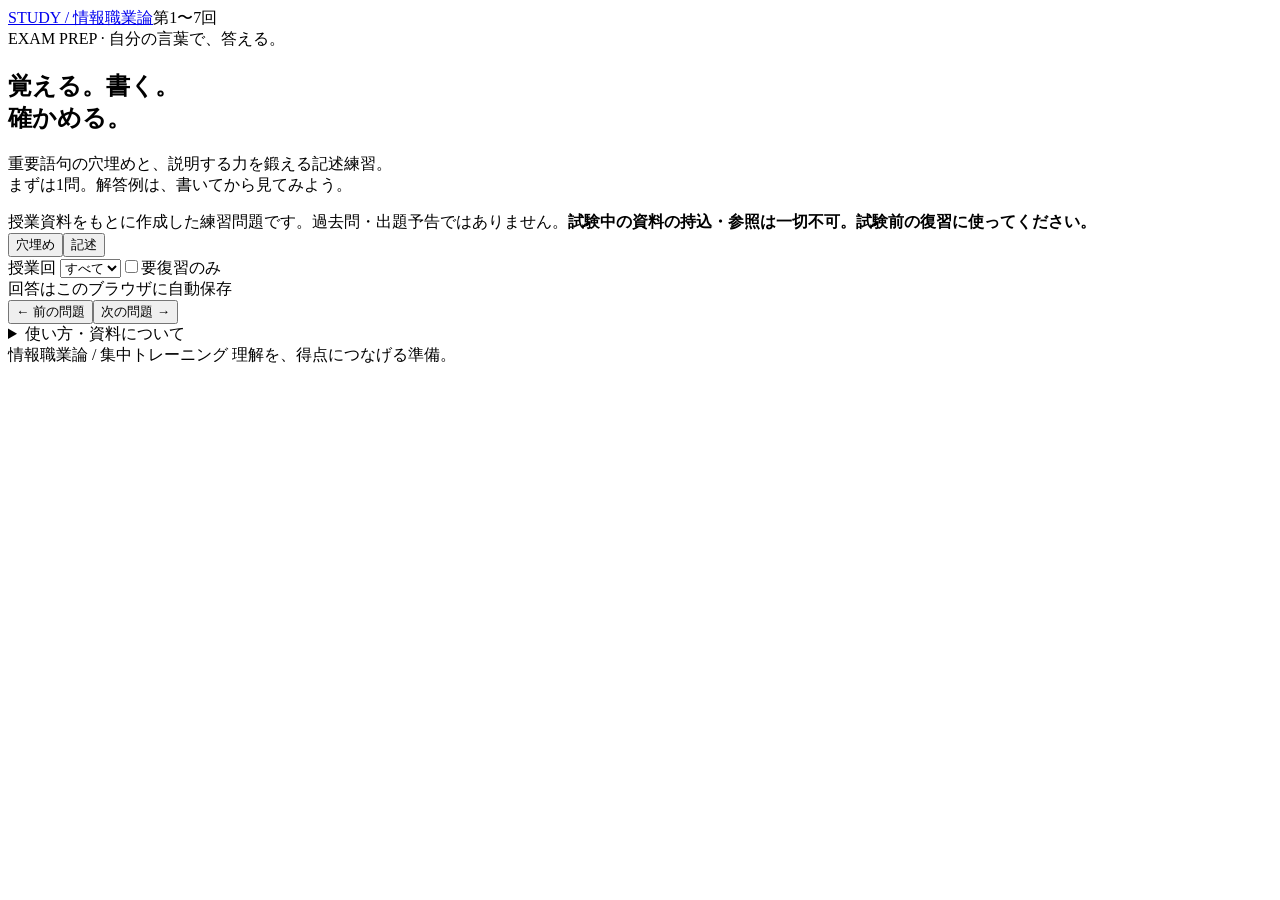
==== index.html @ 3b114588 "Add index.html for study practice app" ====
<!doctype html><html lang="ja"><meta charset="utf-8"><meta name="viewport" content="width=device-width,initial-scale=1"><title>情報職業論｜集中トレーニング</title><link rel="stylesheet" href="style.css"><body><header><a href="#">STUDY / 情報職業論</a><span>第1〜7回</span></header><main><section class="intro"><div class="eyebrow">EXAM PREP · 自分の言葉で、答える。</div><h1>覚える。書く。<br><span>確かめる。</span></h1><p>重要語句の穴埋めと、説明する力を鍛える記述練習。<br>まずは1問。解答例は、書いてから見てみよう。</p></section><aside class="notice">授業資料をもとに作成した練習問題です。過去問・出題予告ではありません。<strong>試験中の資料の持込・参照は一切不可。試験前の復習に使ってください。</strong></aside><section class="workspace"><div class="toolbar"><div class="tabs" role="group" aria-label="問題形式"><button data-mode="blank" class="active">穴埋め <small id="bn"></small></button><button data-mode="essay">記述 <small id="en"></small></button></div><label>授業回 <select id="week"><option value="all">すべて</option><option value="1">第1回</option><option value="2">第2回</option><option value="3">第3回</option><option value="4">第4回</option><option value="5">第5回</option><option value="6">第6回</option><option value="7">第7回</option></select></label><label class="toggle"><input type="checkbox" id="review">要復習のみ</label></div><div class="progress"><span id="progressText"></span><span id="saved">回答はこのブラウザに自動保存</span></div><div class="bar"><div id="bar"></div></div><article id="question"></article><nav><button id="prev" class="secondary">← 前の問題</button><span id="position"></span><button id="next" class="secondary">次の問題 →</button></nav></section><details class="help"><summary>使い方・資料について</summary><p>穴埋めは入力して「答え合わせ」。記述は自分の回答を書き、「解答例と比較」で観点を確かめてください。最後に自己評価をつけると、要復習の問題だけ練習できます。</p><p>出典は共有された情報職業論 第1〜7回の授業PDF。各問題に回とページを記載しています。問題・解答例は学習用に再構成したものです。キーワード一致は論述の正確性を判定する採点ではありません。正式な採点基準・出題形式は未確認です。</p><p>回答と自己評価は端末のブラウザ内に保存され、外部には送信されません。端末間の同期はありません。プライベートブラウズや保存データ削除で消える場合があります。</p><button id="export" class="secondary">記述回答をテキストで保存</button></details><footer>情報職業論 / 集中トレーニング <span>理解を、得点につなげる準備。</span></footer></main><script src="questions.js"></script><script src="app.js"></script></body></html>
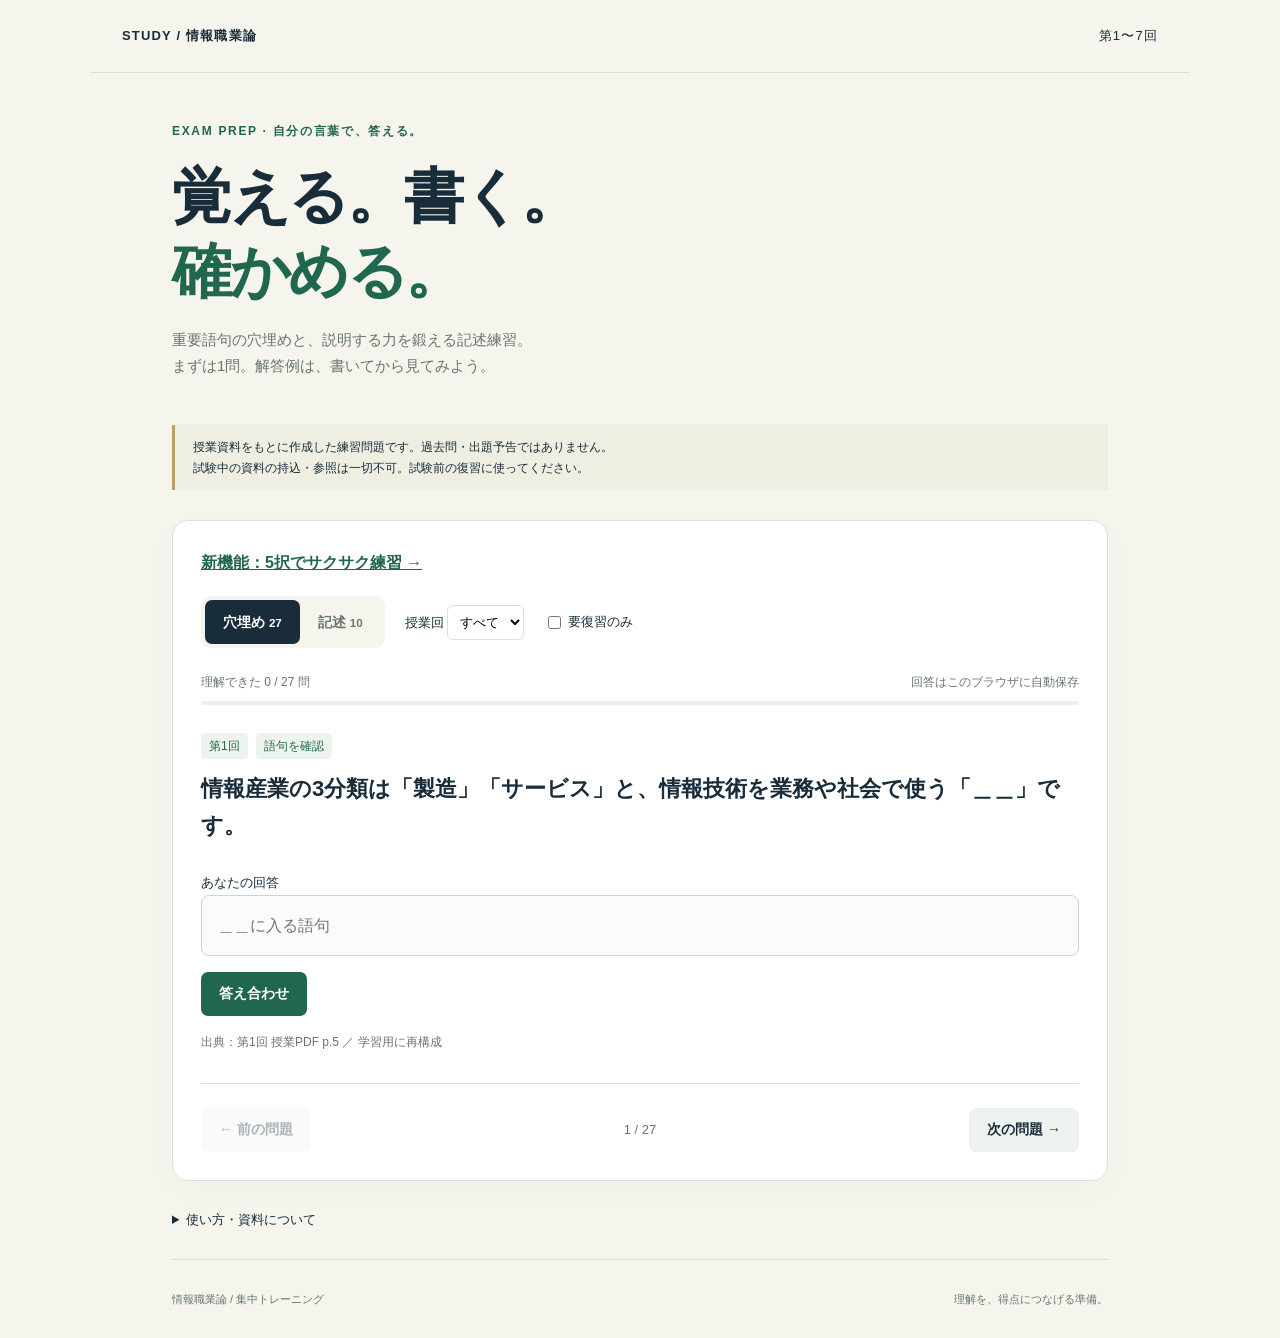
==== commit 0897942f: "Link five-choice practice while preserving written practice" ====
--- a/index.html
+++ b/index.html
@@ -1 +1 @@
-<!doctype html><html lang="ja"><meta charset="utf-8"><meta name="viewport" content="width=device-width,initial-scale=1"><title>情報職業論｜集中トレーニング</title><link rel="stylesheet" href="style.css"><body><header><a href="#">STUDY / 情報職業論</a><span>第1〜7回</span></header><main><section class="intro"><div class="eyebrow">EXAM PREP · 自分の言葉で、答える。</div><h1>覚える。書く。<br><span>確かめる。</span></h1><p>重要語句の穴埋めと、説明する力を鍛える記述練習。<br>まずは1問。解答例は、書いてから見てみよう。</p></section><aside class="notice">授業資料をもとに作成した練習問題です。過去問・出題予告ではありません。<strong>試験中の資料の持込・参照は一切不可。試験前の復習に使ってください。</strong></aside><section class="workspace"><div class="toolbar"><div class="tabs" role="group" aria-label="問題形式"><button data-mode="blank" class="active">穴埋め <small id="bn"></small></button><button data-mode="essay">記述 <small id="en"></small></button></div><label>授業回 <select id="week"><option value="all">すべて</option><option value="1">第1回</option><option value="2">第2回</option><option value="3">第3回</option><option value="4">第4回</option><option value="5">第5回</option><option value="6">第6回</option><option value="7">第7回</option></select></label><label class="toggle"><input type="checkbox" id="review">要復習のみ</label></div><div class="progress"><span id="progressText"></span><span id="saved">回答はこのブラウザに自動保存</span></div><div class="bar"><div id="bar"></div></div><article id="question"></article><nav><button id="prev" class="secondary">← 前の問題</button><span id="position"></span><button id="next" class="secondary">次の問題 →</button></nav></section><details class="help"><summary>使い方・資料について</summary><p>穴埋めは入力して「答え合わせ」。記述は自分の回答を書き、「解答例と比較」で観点を確かめてください。最後に自己評価をつけると、要復習の問題だけ練習できます。</p><p>出典は共有された情報職業論 第1〜7回の授業PDF。各問題に回とページを記載しています。問題・解答例は学習用に再構成したものです。キーワード一致は論述の正確性を判定する採点ではありません。正式な採点基準・出題形式は未確認です。</p><p>回答と自己評価は端末のブラウザ内に保存され、外部には送信されません。端末間の同期はありません。プライベートブラウズや保存データ削除で消える場合があります。</p><button id="export" class="secondary">記述回答をテキストで保存</button></details><footer>情報職業論 / 集中トレーニング <span>理解を、得点につなげる準備。</span></footer></main><script src="questions.js"></script><script src="app.js"></script></body></html>
+<!doctype html><html lang="ja"><meta charset="utf-8"><meta name="viewport" content="width=device-width,initial-scale=1"><title>情報職業論｜集中トレーニング</title><link rel="stylesheet" href="style.css"><body><header><a href="#">STUDY / 情報職業論</a><span>第1〜7回</span></header><main><section class="intro"><div class="eyebrow">EXAM PREP · 自分の言葉で、答える。</div><h1>覚える。書く。<br><span>確かめる。</span></h1><p>重要語句の穴埋めと、説明する力を鍛える記述練習。<br>まずは1問。解答例は、書いてから見てみよう。</p></section><aside class="notice">授業資料をもとに作成した練習問題です。過去問・出題予告ではありません。<strong>試験中の資料の持込・参照は一切不可。試験前の復習に使ってください。</strong></aside><section class="workspace"><a href="choice.html" style="display:block;margin-bottom:20px;color:#21674f;font-weight:bold">新機能：5択でサクサク練習 →</a><div class="toolbar"><div class="tabs" role="group" aria-label="問題形式"><button data-mode="blank" class="active">穴埋め <small id="bn"></small></button><button data-mode="essay">記述 <small id="en"></small></button></div><label>授業回 <select id="week"><option value="all">すべて</option><option value="1">第1回</option><option value="2">第2回</option><option value="3">第3回</option><option value="4">第4回</option><option value="5">第5回</option><option value="6">第6回</option><option value="7">第7回</option></select></label><label class="toggle"><input type="checkbox" id="review">要復習のみ</label></div><div class="progress"><span id="progressText"></span><span id="saved">回答はこのブラウザに自動保存</span></div><div class="bar"><div id="bar"></div></div><article id="question"></article><nav><button id="prev" class="secondary">← 前の問題</button><span id="position"></span><button id="next" class="secondary">次の問題 →</button></nav></section><details class="help"><summary>使い方・資料について</summary><p>穴埋めは入力して「答え合わせ」。記述は自分の回答を書き、「解答例と比較」で観点を確かめてください。最後に自己評価をつけると、要復習の問題だけ練習できます。</p><p>出典は共有された情報職業論 第1〜7回の授業PDF。各問題に回とページを記載しています。問題・解答例は学習用に再構成したものです。キーワード一致は論述の正確性を判定する採点ではありません。正式な採点基準・出題形式は未確認です。</p><p>回答と自己評価は端末のブラウザ内に保存され、外部には送信されません。端末間の同期はありません。プライベートブラウズや保存データ削除で消える場合があります。</p><button id="export" class="secondary">記述回答をテキストで保存</button></details><footer>情報職業論 / 集中トレーニング <span>理解を、得点につなげる準備。</span></footer></main><script src="questions.js"></script><script src="app.js"></script></body></html>
--- a/style.css
+++ b/style.css
@@ -0,0 +1 @@
+:root{--navy:#182c3a;--muted:#687570;--green:#21674f;--paper:#f5f5ee;--line:#dce1d7}*{box-sizing:border-box}body{margin:0;background:var(--paper);color:var(--navy);font-family:Arial,'Noto Sans JP',sans-serif;line-height:1.7}header{display:flex;justify-content:space-between;max-width:1100px;margin:auto;padding:25px 32px;border-bottom:1px solid var(--line);font-size:13px;letter-spacing:.09em}header a{color:inherit;text-decoration:none;font-weight:bold}main{max-width:1000px;padding:0 32px;margin:auto}.intro{padding:48px 0 24px}.eyebrow{font-size:12px;letter-spacing:.14em;color:var(--green);font-weight:bold}h1{font-size:clamp(38px,6vw,60px);line-height:1.25;letter-spacing:-.04em;margin:18px 0}h1 span{color:var(--green)}.intro p{color:var(--muted);font-size:15px}.notice{font-size:12px;border-left:3px solid #b99f69;padding:12px 18px;background:#eeeee3;margin:8px 0 30px}.notice strong{display:block;font-weight:500}.workspace{border:1px solid var(--line);border-radius:16px;padding:28px;background:#fff;box-shadow:0 10px 35px #182c3a06}.toolbar{display:flex;gap:20px;align-items:center;flex-wrap:wrap}.tabs{display:flex;background:var(--paper);padding:4px;border-radius:10px}.tabs button{background:transparent;color:var(--muted)}.tabs button.active{background:var(--navy);color:white}button,select{font:inherit}button{cursor:pointer;border:0;border-radius:7px;padding:10px 18px;background:var(--green);color:white;font-weight:600;font-size:14px;min-height:44px}button:hover{filter:brightness(.92)}button:focus-visible,textarea:focus-visible,input:focus-visible,select:focus-visible{outline:3px solid #83b3a0;outline-offset:3px}button:disabled{opacity:.35;cursor:default}.secondary{background:#eef2ee;color:var(--navy)}select{padding:8px;border:1px solid var(--line);border-radius:6px;background:white}label{font-size:13px}.toggle{display:flex;align-items:center;gap:4px}.progress{display:flex;justify-content:space-between;font-size:12px;color:var(--muted);margin:24px 0 8px;gap:12px}.bar{height:4px;background:#edf0e9;border-radius:4px}.bar div{height:100%;background:var(--green);transition:width .2s}.meta{display:flex;gap:8px;font-size:12px;color:var(--green);margin:28px 0 10px}.meta span{padding:3px 8px;background:#edf4ee;border-radius:4px}h2{font-size:22px;line-height:1.65;margin:12px 0 24px;white-space:pre-line}textarea,input.answer{width:100%;padding:16px;border:1px solid #cbd6ce;border-radius:8px;font:inherit;background:#fbfcfa;color:var(--navy)}textarea{min-height:190px;resize:vertical}.counter{font-size:12px;text-align:right;color:var(--muted)}.actions{display:flex;gap:10px;margin-top:16px;flex-wrap:wrap}.solution{background:#f2f6ef;border-radius:10px;padding:22px;margin-top:24px}.solution h3{font-size:14px;margin:0 0 10px;color:var(--green)}.solution p{white-space:pre-line;margin:8px 0}.solution ul{padding-left:22px;font-size:14px}.source{font-size:12px;color:var(--muted);margin-top:16px}.rating{display:flex;gap:8px;flex-wrap:wrap;margin-top:18px}.rating button{background:white;color:var(--navy);border:1px solid #c9d4c9}.rating button.selected{background:var(--green);color:white}nav{display:flex;justify-content:space-between;align-items:center;border-top:1px solid var(--line);padding-top:24px;margin-top:30px;gap:10px}#position{font-size:13px;color:var(--muted)}.help{margin:28px 0;font-size:13px;color:var(--muted)}summary{cursor:pointer;color:var(--navy)}footer{padding:30px 0;border-top:1px solid var(--line);font-size:11px;color:var(--muted);display:flex;justify-content:space-between}.empty{padding:40px 0;text-align:center;color:var(--muted)}@media(max-width:600px){main{padding:0 18px}header{padding:18px}.intro{padding-top:32px}h1{font-size:42px}.workspace{padding:18px}.toolbar{gap:12px}.tabs{width:100%}.tabs button{flex:1}.progress{flex-direction:column;gap:0}h2{font-size:19px}nav button{padding:10px;font-size:12px}.solution{padding:16px}footer span{display:none}}
